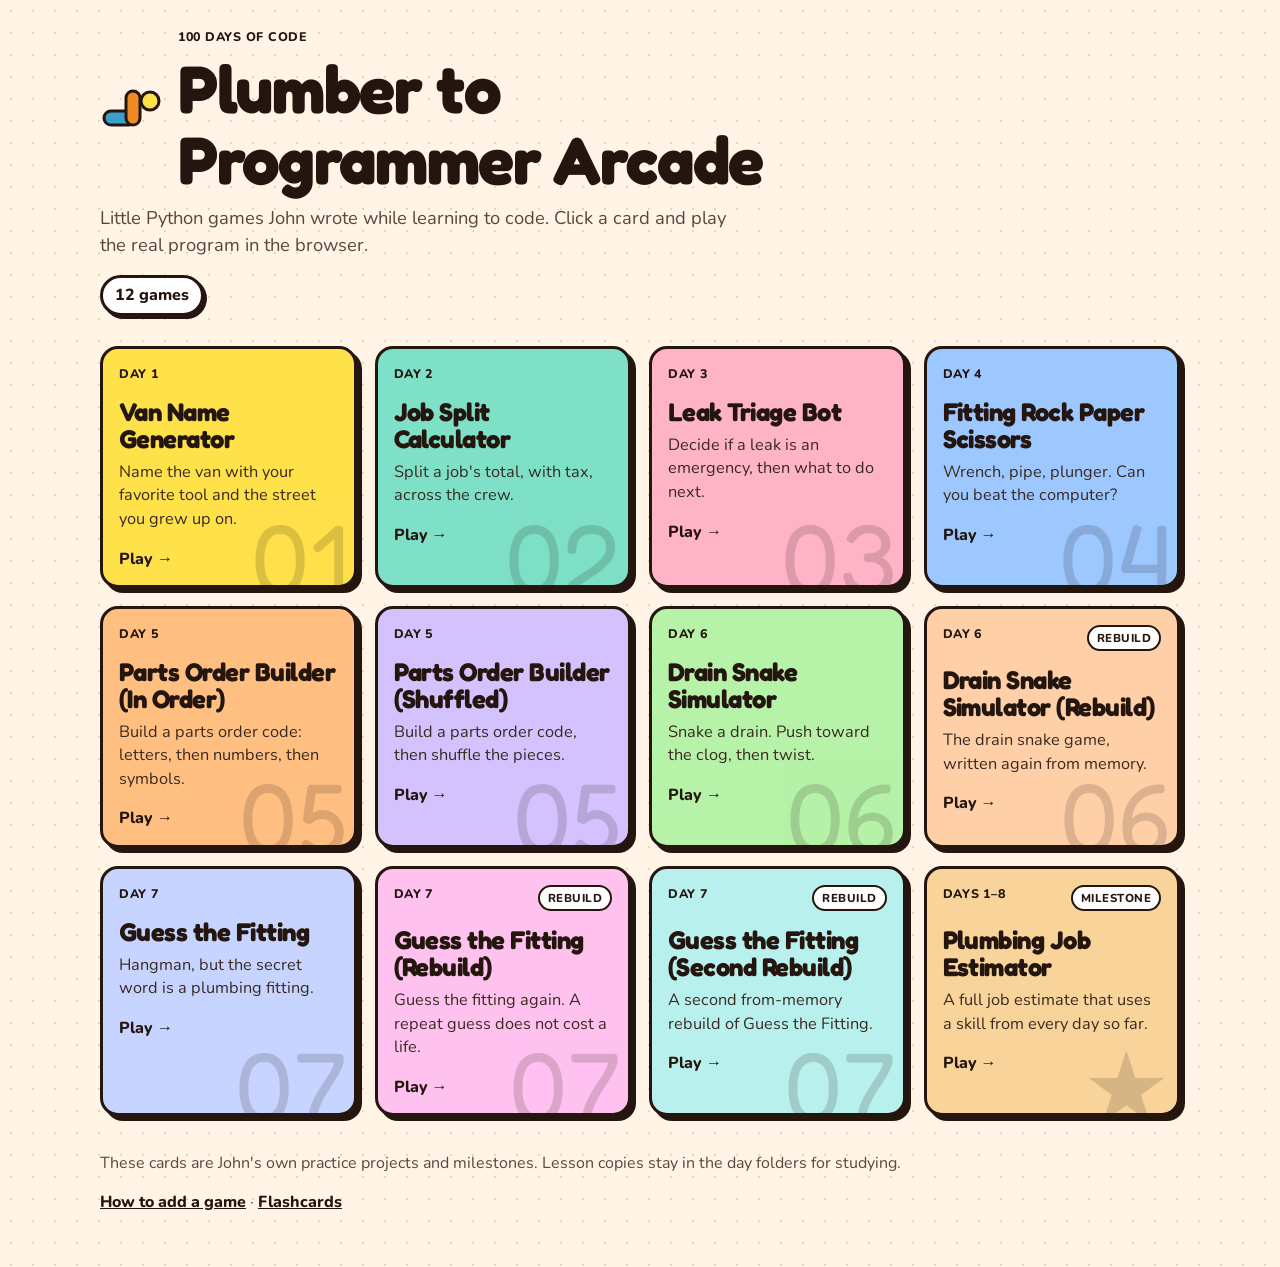
==== docs/index.html @ d129fd66 "Add a browser arcade for John's practice Python games The static site in docs/ lists each practice p" ====
<!DOCTYPE html>
<html lang="en">
<head>
  <meta charset="utf-8">
  <meta name="viewport" content="width=device-width, initial-scale=1">
  <title>Plumber to Programmer Arcade</title>
  <meta name="description" content="Play John's practice Python programs from 100 Days of Code, right in the browser.">
  <link rel="icon" href="favicon.svg" type="image/svg+xml">
  <link rel="preconnect" href="https://fonts.googleapis.com">
  <link rel="preconnect" href="https://fonts.gstatic.com" crossorigin>
  <link href="https://fonts.googleapis.com/css2?family=Fredoka:wght@600;700&family=IBM+Plex+Mono:wght@400;600&family=Nunito:wght@500;700;800&display=swap" rel="stylesheet">
  <link rel="stylesheet" href="styles.css">
</head>
<body>
  <a class="skip" href="#grid">Skip to the games</a>
  <header class="site-header">
    <div class="wrap brand-row">
      <svg class="logo" viewBox="0 0 64 64" aria-hidden="true">
        <rect x="4" y="26" width="32" height="14" rx="7" fill="#3aa0c9" stroke="#24160f" stroke-width="3"/>
        <rect x="26" y="6" width="14" height="34" rx="7" fill="#f08a24" stroke="#24160f" stroke-width="3"/>
        <circle cx="50" cy="16" r="9" fill="#ffe14a" stroke="#24160f" stroke-width="3"/>
      </svg>
      <div>
        <p class="daychip">100 Days of Code</p>
        <h1>Plumber to Programmer Arcade</h1>
      </div>
    </div>
    <div class="wrap">
      <p class="lede">Little Python games John wrote while learning to code. Click a card and play the real program in the browser.</p>
      <p class="count" id="count">Lining up the games…</p>
    </div>
  </header>
  <main class="wrap">
    <p class="page-error" id="page-error" hidden></p>
    <div class="grid" id="grid"></div>
  </main>
  <footer class="site-footer">
    <div class="wrap">
      <p>These cards are John's own practice projects and milestones. Lesson copies stay in the day folders for studying.</p>
      <p><a href="ADDING_A_GAME.md">How to add a game</a> · <a href="../flashcards/index.html">Flashcards</a></p>
    </div>
  </footer>
  <script src="home.js"></script>
  <noscript>This arcade needs JavaScript so it can load the game list.</noscript>
</body>
</html>
---- docs/styles.css ----
:root {
  --ink: #24160f;
  --paper: #fff4e6;
  --muted: #5c463c;
  --card-line: #24160f;
  --shadow: 5px 5px 0 var(--ink);
  --term: #1c2430;
  --term-text: #e7ffe9;
  --gold: #ffe14a;
  --font: "Nunito", "Segoe UI", sans-serif;
  --display: "Fredoka", "Trebuchet MS", sans-serif;
  --mono: "IBM Plex Mono", ui-monospace, monospace;
}

* { box-sizing: border-box; }

[hidden] { display: none !important; }

body {
  margin: 0;
  min-height: 100vh;
  color: var(--ink);
  font-family: var(--font);
  background-color: var(--paper);
  background-image: radial-gradient(#f3d2ae 1.2px, transparent 1.2px);
  background-size: 22px 22px;
  line-height: 1.45;
}

.skip {
  position: absolute;
  left: 12px;
  top: -40px;
  background: var(--ink);
  color: white;
  padding: 8px 12px;
  border-radius: 8px;
  z-index: 5;
}

.skip:focus { top: 12px; }

.wrap {
  width: min(1080px, calc(100% - 32px));
  margin: 0 auto;
}

.site-header {
  padding: 28px 0 8px;
}

.brand-row {
  display: flex;
  align-items: center;
  gap: 14px;
}

.logo { width: 64px; height: 64px; flex: none; }

h1, h2, .brand-name {
  font-family: var(--display);
  font-weight: 700;
  letter-spacing: -0.02em;
  line-height: 1.05;
}

h1 {
  margin: 8px 0 10px;
  font-size: clamp(2.3rem, 6vw, 4.2rem);
  max-width: 18ch;
}

.lede {
  margin: 0;
  max-width: 40rem;
  font-size: 1.15rem;
  color: var(--muted);
}

.count {
  display: inline-block;
  margin: 16px 0 0;
  padding: 6px 12px;
  border: 3px solid var(--ink);
  border-radius: 999px;
  background: white;
  font-weight: 800;
  box-shadow: 3px 3px 0 var(--ink);
}

.grid {
  display: grid;
  grid-template-columns: repeat(auto-fill, minmax(min(100%, 250px), 1fr));
  gap: 18px;
  padding: 22px 0 10px;
}

.card {
  position: relative;
  display: flex;
  flex-direction: column;
  min-height: 230px;
  padding: 16px 16px 14px;
  overflow: hidden;
  text-decoration: none;
  color: inherit;
  border: 3px solid var(--card-line);
  border-radius: 18px;
  box-shadow: var(--shadow);
  background: var(--gold);
}

.card:hover {
  transform: translate(-2px, -2px);
  box-shadow: 7px 7px 0 var(--ink);
}

.card:active {
  transform: translate(3px, 3px);
  box-shadow: none;
}

.card:focus-visible {
  outline: 3px solid var(--ink);
  outline-offset: 4px;
}

.card-top {
  display: flex;
  justify-content: space-between;
  align-items: flex-start;
  gap: 8px;
}

.daychip {
  margin: 0;
  font-size: 0.78rem;
  font-weight: 800;
  letter-spacing: 0.06em;
  text-transform: uppercase;
}

.badge {
  margin: 0;
  padding: 3px 8px;
  border: 2px solid var(--ink);
  border-radius: 999px;
  background: white;
  font-size: 0.72rem;
  font-weight: 800;
  letter-spacing: 0.04em;
  text-transform: uppercase;
}

.card h2 {
  margin: 16px 0 8px;
  font-size: clamp(1.45rem, 2vw, 1.8rem);
  max-width: 16ch;
}

.card p { margin: 0; }

.card .desc {
  color: #3a2a22;
  font-size: 1.02rem;
}

.play-label {
  margin-top: auto;
  padding-top: 16px;
  font-weight: 800;
}

.watermark {
  position: absolute;
  right: 6px;
  bottom: -22px;
  margin: 0;
  font-family: var(--display);
  font-size: 6.2rem;
  line-height: 1;
  opacity: 0.16;
  pointer-events: none;
}

.page-status, .page-error {
  margin: 18px 0;
  font-weight: 700;
}

.page-error {
  padding: 12px 14px;
  border: 3px solid var(--ink);
  border-radius: 12px;
  background: #ffb3c7;
}

.site-footer {
  padding: 10px 0 36px;
  color: var(--muted);
}

.site-footer a { color: var(--ink); font-weight: 800; }

.top {
  position: sticky;
  top: 0;
  z-index: 3;
  padding: 12px 0;
  background: rgba(255, 244, 230, 0.92);
  backdrop-filter: blur(8px);
}

.top .wrap {
  display: flex;
  justify-content: space-between;
  align-items: center;
  gap: 12px;
}

.back, .brand-name {
  color: var(--ink);
  font-weight: 800;
  text-decoration: none;
}

.back {
  display: inline-flex;
  align-items: center;
  padding: 8px 12px;
  border: 3px solid var(--ink);
  border-radius: 999px;
  background: white;
  box-shadow: 3px 3px 0 var(--ink);
}

.brand-name { font-family: var(--display); }

.stage { padding-bottom: 48px; }

.kicker {
  margin: 12px 0 0;
  font-size: 0.85rem;
  font-weight: 800;
  letter-spacing: 0.06em;
  text-transform: uppercase;
}

.stage h1 {
  margin: 6px 0 8px;
  max-width: 20ch;
  font-size: clamp(2rem, 5vw, 3.2rem);
}

.howto, .file-path {
  margin: 6px 0;
  max-width: 40rem;
}

.file-path { color: var(--muted); }

.file-path code {
  font-family: var(--mono);
  font-size: 0.92rem;
}

.terminal {
  margin-top: 16px;
  max-width: 760px;
  border: 3px solid var(--ink);
  border-radius: 16px;
  background: var(--term);
  color: var(--term-text);
  box-shadow: var(--shadow);
  font-family: var(--mono);
}

.term-chrome {
  display: flex;
  align-items: center;
  gap: 6px;
  padding: 8px 12px;
  border-bottom: 2px solid #314056;
  color: #c9d4e5;
  font-size: 0.85rem;
}

.dot {
  width: 11px;
  height: 11px;
  border-radius: 50%;
  border: 2px solid #0e141d;
}

.dot.r { background: #ff6b6b; }
.dot.y { background: var(--gold); }
.dot.g { background: #7dce7a; }

.term-title { margin-left: 6px; }

.term-scroll {
  max-height: min(46vh, 420px);
  min-height: 140px;
  overflow: auto;
  padding: 14px 14px 8px;
}

#term-out, #term-error, #term-done, #term-prompt {
  margin: 0;
  white-space: pre-wrap;
  overflow-wrap: anywhere;
  font-family: inherit;
  font-size: 0.98rem;
}

#term-prompt { color: var(--gold); margin-top: 8px; }
#term-error { color: #ffb4a8; margin-top: 10px; }
#term-done { color: #9ad1ff; margin-top: 10px; }

.composer { border-top: 2px solid #314056; padding: 10px; }

.composer-row { display: flex; gap: 8px; align-items: center; }

.caret { color: var(--gold); font-weight: 700; }

#answer {
  flex: 1;
  min-width: 0;
  padding: 10px 12px;
  border: 2px solid #3d4d63;
  border-radius: 10px;
  background: #121820;
  color: var(--term-text);
  font: inherit;
  font-size: 16px;
}

#answer:focus {
  outline: 2px solid var(--gold);
  border-color: var(--gold);
}

button, .big-link {
  font: inherit;
  font-weight: 800;
  cursor: pointer;
  color: var(--ink);
  background: white;
  border: 3px solid var(--ink);
  border-radius: 999px;
  padding: 10px 16px;
  box-shadow: 3px 3px 0 var(--ink);
  text-decoration: none;
}

button:disabled { cursor: wait; opacity: 0.7; }

#go { background: var(--gold); }

button:active, .big-link:active {
  transform: translate(2px, 2px);
  box-shadow: none;
}

button:focus-visible, .big-link:focus-visible, #answer:focus-visible {
  outline: 3px solid var(--gold);
  outline-offset: 2px;
}

.hint { color: var(--muted); font-size: 0.95rem; }

.actions {
  display: flex;
  flex-wrap: wrap;
  gap: 10px;
  margin-top: 14px;
}

.callout {
  max-width: 760px;
  margin-top: 16px;
  padding: 16px;
  border: 3px solid var(--ink);
  border-radius: 16px;
  background: #fff;
  box-shadow: var(--shadow);
}

.callout p { margin-top: 0; }

.big-link { display: inline-block; background: var(--gold); }

.code-panel {
  max-width: 760px;
  margin-top: 16px;
  border: 3px solid var(--ink);
  border-radius: 16px;
  background: #fffdf8;
  box-shadow: var(--shadow);
  overflow: hidden;
}

.code-bar {
  display: flex;
  justify-content: space-between;
  align-items: center;
  gap: 8px;
  padding: 8px 10px;
  border-bottom: 2px solid var(--ink);
  background: #fff;
}

#code-picker {
  font: inherit;
  font-weight: 700;
  border: 2px solid var(--ink);
  border-radius: 8px;
  padding: 4px 8px;
  background: white;
}

#code {
  margin: 0;
  max-height: 360px;
  overflow: auto;
  padding: 14px;
  font-family: var(--mono);
  font-size: 0.92rem;
  line-height: 1.5;
  white-space: pre;
}

.sr-only {
  position: absolute;
  width: 1px;
  height: 1px;
  padding: 0;
  margin: -1px;
  overflow: hidden;
  clip: rect(0, 0, 0, 0);
  border: 0;
}

@media (max-width: 560px) {
  .composer-row { flex-wrap: wrap; }
  #go { width: 100%; }
  .brand-name { display: none; }
  .logo { width: 52px; height: 52px; }
}

@media (hover: none) {
  .card:hover {
    transform: none;
    box-shadow: var(--shadow);
  }
}

@media (prefers-reduced-motion: reduce) {
  .card, button, .big-link { transition: none; }
}
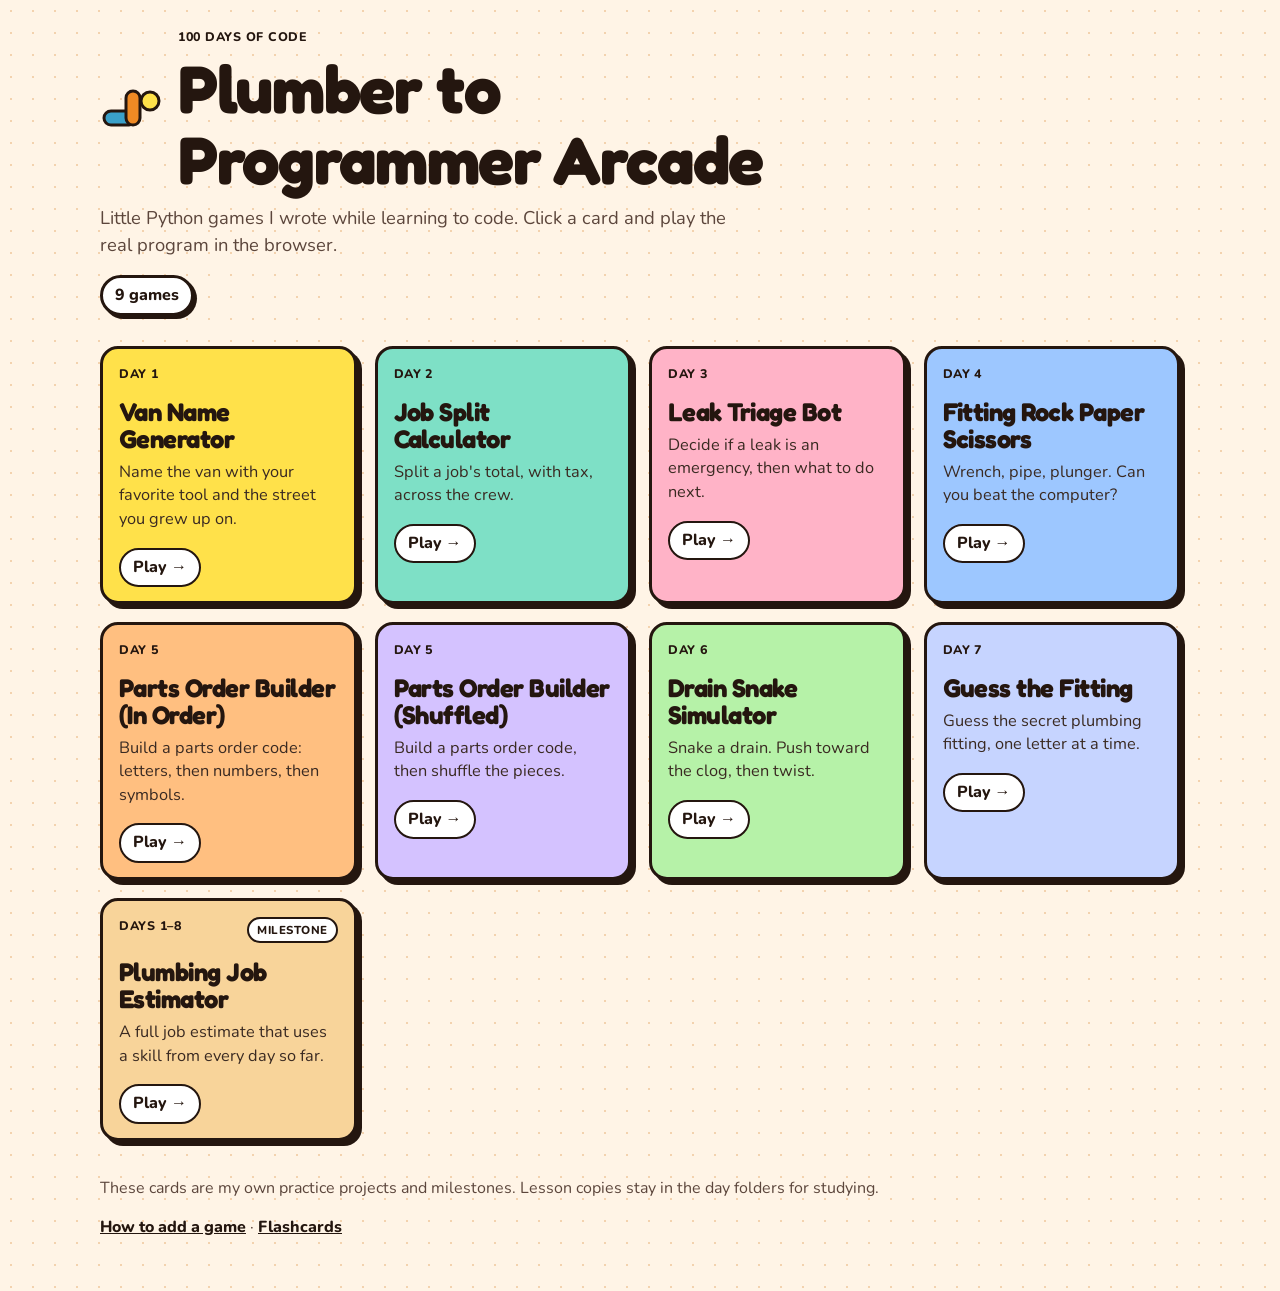
==== commit e38fd5df: "Update index.html" ====
--- a/docs/index.html
+++ b/docs/index.html
@@ -26,7 +26,7 @@
       </div>
     </div>
     <div class="wrap">
-      <p class="lede">Little Python games John wrote while learning to code. Click a card and play the real program in the browser.</p>
+      <p class="lede">Little Python games I wrote while learning to code. Click a card and play the real program in the browser.</p>
       <p class="count" id="count">Lining up the games…</p>
     </div>
   </header>
@@ -36,7 +36,7 @@
   </main>
   <footer class="site-footer">
     <div class="wrap">
-      <p>These cards are John's own practice projects and milestones. Lesson copies stay in the day folders for studying.</p>
+      <p>These cards are my own practice projects and milestones. Lesson copies stay in the day folders for studying.</p>
       <p><a href="ADDING_A_GAME.md">How to add a game</a> · <a href="../flashcards/index.html">Flashcards</a></p>
     </div>
   </footer>
--- a/docs/styles.css
+++ b/docs/styles.css
@@ -161,26 +161,19 @@
 .card p { margin: 0; }
 
 .card .desc {
+  margin-bottom: 16px;
   color: #3a2a22;
   font-size: 1.02rem;
 }
 
 .play-label {
+  align-self: flex-start;
   margin-top: auto;
-  padding-top: 16px;
-  font-weight: 800;
-}
-
-.watermark {
-  position: absolute;
-  right: 6px;
-  bottom: -22px;
-  margin: 0;
-  font-family: var(--display);
-  font-size: 6.2rem;
-  line-height: 1;
-  opacity: 0.16;
-  pointer-events: none;
+  padding: 6px 12px;
+  border: 2px solid var(--ink);
+  border-radius: 999px;
+  background: #fff;
+  font-weight: 800;
 }
 
 .page-status, .page-error {
@@ -427,7 +420,8 @@
   font-family: var(--mono);
   font-size: 0.92rem;
   line-height: 1.5;
-  white-space: pre;
+  white-space: pre-wrap;
+  overflow-wrap: anywhere;
 }
 
 .sr-only {
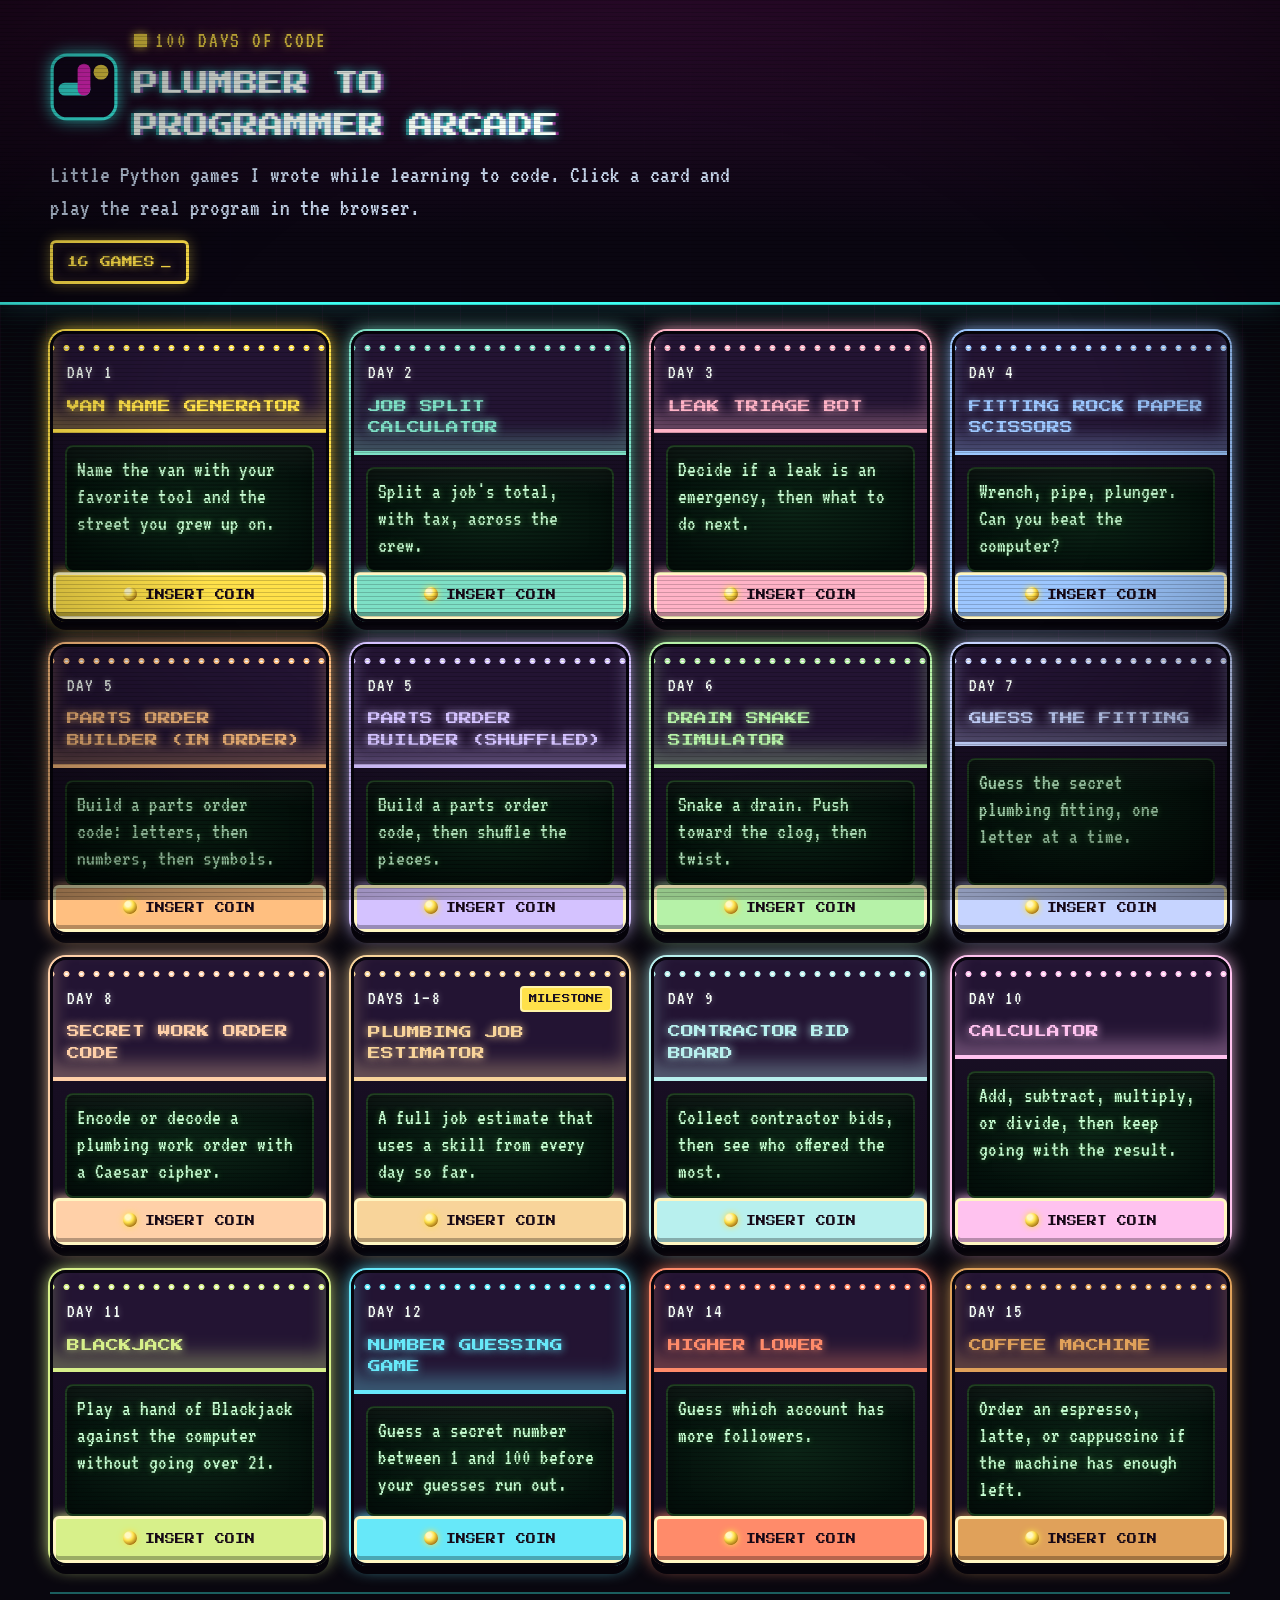
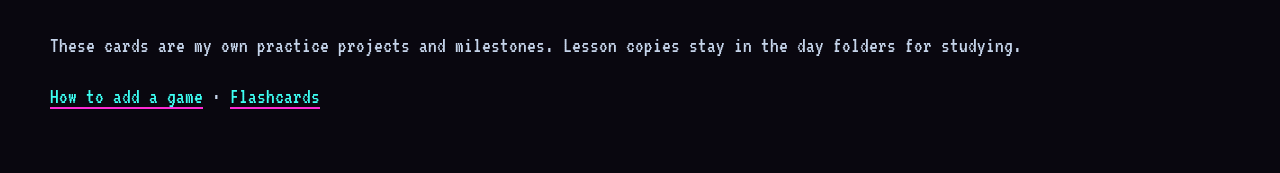
==== commit b6a17c87: "Restyle the arcade with neon cabinets Switch the docs site to a dark CRT look: Press Start 2P titles" ====
--- a/docs/index.html
+++ b/docs/index.html
@@ -5,23 +5,26 @@
   <meta name="viewport" content="width=device-width, initial-scale=1">
   <title>Plumber to Programmer Arcade</title>
   <meta name="description" content="Play John's practice Python programs from 100 Days of Code, right in the browser.">
+  <meta name="theme-color" content="#09070f">
   <link rel="icon" href="favicon.svg" type="image/svg+xml">
   <link rel="preconnect" href="https://fonts.googleapis.com">
   <link rel="preconnect" href="https://fonts.gstatic.com" crossorigin>
-  <link href="https://fonts.googleapis.com/css2?family=Fredoka:wght@600;700&family=IBM+Plex+Mono:wght@400;600&family=Nunito:wght@500;700;800&display=swap" rel="stylesheet">
+  <link href="https://fonts.googleapis.com/css2?family=Press+Start+2P&family=VT323&display=swap" rel="stylesheet">
   <link rel="stylesheet" href="styles.css">
 </head>
 <body>
+  <div class="crt-overlay" aria-hidden="true"></div>
   <a class="skip" href="#grid">Skip to the games</a>
   <header class="site-header">
     <div class="wrap brand-row">
       <svg class="logo" viewBox="0 0 64 64" aria-hidden="true">
-        <rect x="4" y="26" width="32" height="14" rx="7" fill="#3aa0c9" stroke="#24160f" stroke-width="3"/>
-        <rect x="26" y="6" width="14" height="34" rx="7" fill="#f08a24" stroke="#24160f" stroke-width="3"/>
-        <circle cx="50" cy="16" r="9" fill="#ffe14a" stroke="#24160f" stroke-width="3"/>
+        <rect x="2" y="2" width="60" height="60" rx="14" fill="#14081f" stroke="#3dfff3" stroke-width="3"/>
+        <rect x="8" y="28" width="30" height="12" rx="6" fill="#3dfff3"/>
+        <rect x="26" y="10" width="12" height="30" rx="6" fill="#ff2bd6"/>
+        <circle cx="48" cy="18" r="7" fill="#ffe14a"/>
       </svg>
       <div>
-        <p class="daychip">100 Days of Code</p>
+        <p class="daychip"><span class="blink" aria-hidden="true"></span>100 Days of Code</p>
         <h1>Plumber to Programmer Arcade</h1>
       </div>
     </div>
--- a/docs/styles.css
+++ b/docs/styles.css
@@ -1,206 +1,450 @@
 :root {
-  --ink: #24160f;
-  --paper: #fff4e6;
-  --muted: #5c463c;
-  --card-line: #24160f;
-  --shadow: 5px 5px 0 var(--ink);
-  --term: #1c2430;
-  --term-text: #e7ffe9;
-  --gold: #ffe14a;
-  --font: "Nunito", "Segoe UI", sans-serif;
-  --display: "Fredoka", "Trebuchet MS", sans-serif;
-  --mono: "IBM Plex Mono", ui-monospace, monospace;
+  --bg: #09070f;
+  --ink: #f4fff6;
+  --muted: #c5d4ea;
+  --cabinet: #140c1e;
+  --cabinet-top: #231433;
+  --screen: #04110c;
+  --neon-cyan: #3dfff3;
+  --neon-pink: #ff2bd6;
+  --neon-yellow: #ffe14a;
+  --neon-green: #7dff6b;
+  --font: "VT323", "Courier New", monospace;
+  --display: "Press Start 2P", "Courier New", monospace;
+  --mono: "VT323", ui-monospace, monospace;
+  --accent: var(--neon-cyan);
 }
 
 * { box-sizing: border-box; }
 
 [hidden] { display: none !important; }
+
+html { color-scheme: dark; }
 
 body {
   margin: 0;
   min-height: 100vh;
   color: var(--ink);
   font-family: var(--font);
-  background-color: var(--paper);
-  background-image: radial-gradient(#f3d2ae 1.2px, transparent 1.2px);
-  background-size: 22px 22px;
-  line-height: 1.45;
+  font-size: 1.3rem;
+  line-height: 1.35;
+  background-color: var(--bg);
+  background-image:
+    radial-gradient(ellipse 90% 45% at 50% -8%, rgba(255, 43, 214, 0.2), transparent 58%),
+    radial-gradient(ellipse 42% 32% at 100% 0%, rgba(61, 255, 243, 0.14), transparent 52%),
+    linear-gradient(rgba(61, 255, 243, 0.045) 1px, transparent 1px),
+    linear-gradient(90deg, rgba(255, 43, 214, 0.04) 1px, transparent 1px);
+  background-size: auto, auto, 100% 4px, 46px 46px;
+  background-attachment: fixed;
+}
+
+.crt-overlay {
+  pointer-events: none;
+  position: fixed;
+  inset: 0;
+  z-index: 40;
+  background:
+    radial-gradient(ellipse at center, transparent 52%, rgba(0, 0, 0, 0.5) 100%),
+    repeating-linear-gradient(
+      to bottom,
+      rgba(0, 0, 0, 0.18) 0 1px,
+      transparent 1px 4px
+    );
+  animation: crt-flicker 8s infinite;
+}
+
+@keyframes crt-flicker {
+  0%, 92%, 100% { opacity: 1; }
+  93% { opacity: 0.78; }
+  95% { opacity: 1; }
+  97% { opacity: 0.9; }
+}
+
+::selection {
+  background: var(--neon-pink);
+  color: #fff;
 }
 
 .skip {
   position: absolute;
   left: 12px;
-  top: -40px;
-  background: var(--ink);
-  color: white;
-  padding: 8px 12px;
-  border-radius: 8px;
-  z-index: 5;
+  top: -48px;
+  z-index: 80;
+  padding: 10px 12px;
+  border-radius: 6px;
+  background: var(--neon-yellow);
+  color: #160816;
+  font-family: var(--display);
+  font-size: 0.62rem;
+  text-decoration: none;
 }
 
 .skip:focus { top: 12px; }
 
 .wrap {
-  width: min(1080px, calc(100% - 32px));
+  width: min(1180px, calc(100% - 32px));
   margin: 0 auto;
 }
 
 .site-header {
-  padding: 28px 0 8px;
+  padding: 26px 0 18px;
+  background:
+    linear-gradient(180deg, rgba(255, 43, 214, 0.14), transparent 78%),
+    rgba(10, 6, 18, 0.92);
+  border-bottom: 3px solid var(--neon-cyan);
+  box-shadow: 0 0 28px rgba(61, 255, 243, 0.18);
 }
 
 .brand-row {
   display: flex;
   align-items: center;
-  gap: 14px;
-}
-
-.logo { width: 64px; height: 64px; flex: none; }
+  gap: 16px;
+}
+
+.logo {
+  width: 68px;
+  height: 68px;
+  flex: none;
+  filter: drop-shadow(0 0 8px rgba(61, 255, 243, 0.85));
+}
 
 h1, h2, .brand-name {
   font-family: var(--display);
-  font-weight: 700;
-  letter-spacing: -0.02em;
-  line-height: 1.05;
+  font-weight: 400;
+  letter-spacing: 0;
+  line-height: 1.7;
+  text-transform: uppercase;
 }
 
 h1 {
-  margin: 8px 0 10px;
-  font-size: clamp(2.3rem, 6vw, 4.2rem);
-  max-width: 18ch;
+  margin: 8px 0 0;
+  max-width: 18em;
+  font-size: clamp(1rem, 2.3vw, 1.55rem);
+  color: #f7fff8;
+  text-shadow:
+    0 0 10px rgba(61, 255, 243, 0.85),
+    3px 0 0 rgba(255, 43, 214, 0.55),
+    -3px 0 0 rgba(61, 255, 243, 0.4);
+  animation: neon-pulse 3.6s ease-in-out infinite;
+}
+
+@keyframes neon-pulse {
+  0%, 100% {
+    text-shadow:
+      0 0 8px rgba(61, 255, 243, 0.7),
+      2px 0 0 rgba(255, 43, 214, 0.45),
+      -2px 0 0 rgba(61, 255, 243, 0.35);
+  }
+  50% {
+    text-shadow:
+      0 0 18px rgba(61, 255, 243, 1),
+      3px 0 0 rgba(255, 43, 214, 0.75),
+      -3px 0 0 rgba(61, 255, 243, 0.6);
+  }
+}
+
+.daychip {
+  margin: 0;
+  font-family: var(--font);
+  font-size: 1.35rem;
+  letter-spacing: 0.08em;
+  text-transform: uppercase;
+}
+
+.site-header .daychip {
+  display: flex;
+  align-items: center;
+  gap: 8px;
+  color: var(--neon-yellow);
+  text-shadow: 0 0 8px rgba(255, 225, 74, 0.75);
+}
+
+.blink {
+  width: 0.62em;
+  height: 0.62em;
+  flex: none;
+  background: var(--neon-yellow);
+  box-shadow: 0 0 8px var(--neon-yellow);
+  animation: blink 1.05s steps(1) infinite;
+}
+
+@keyframes blink {
+  0%, 49% { opacity: 1; }
+  50%, 100% { opacity: 0.15; }
 }
 
 .lede {
-  margin: 0;
-  max-width: 40rem;
-  font-size: 1.15rem;
+  margin: 12px 0 0;
+  max-width: 44rem;
+  font-size: 1.5rem;
   color: var(--muted);
 }
 
 .count {
   display: inline-block;
   margin: 16px 0 0;
-  padding: 6px 12px;
-  border: 3px solid var(--ink);
-  border-radius: 999px;
-  background: white;
-  font-weight: 800;
-  box-shadow: 3px 3px 0 var(--ink);
+  padding: 10px 14px;
+  border: 3px solid var(--neon-yellow);
+  border-radius: 6px;
+  background: #100818;
+  color: var(--neon-yellow);
+  font-family: var(--display);
+  font-size: 0.68rem;
+  line-height: 1.6;
+  text-transform: uppercase;
+  text-shadow: 0 0 8px rgba(255, 225, 74, 0.8);
+  box-shadow: 0 0 14px rgba(255, 225, 74, 0.4), inset 0 0 12px rgba(255, 225, 74, 0.12);
+}
+
+.count::after {
+  content: "_";
+  margin-left: 6px;
+  animation: blink 1s steps(1) infinite;
 }
 
 .grid {
   display: grid;
   grid-template-columns: repeat(auto-fill, minmax(min(100%, 250px), 1fr));
-  gap: 18px;
-  padding: 22px 0 10px;
+  gap: 22px;
+  padding: 26px 0 18px;
 }
 
 .card {
+  --accent: var(--neon-cyan);
   position: relative;
   display: flex;
   flex-direction: column;
-  min-height: 230px;
-  padding: 16px 16px 14px;
+  min-height: 280px;
   overflow: hidden;
   text-decoration: none;
-  color: inherit;
-  border: 3px solid var(--card-line);
-  border-radius: 18px;
+  color: var(--ink);
+  border: 3px solid #07050d;
+  border-radius: 16px;
+  background: linear-gradient(#1a1026, var(--cabinet));
+  --shadow: 0 8px 0 #05030a, 0 0 0 2px var(--accent), 0 0 18px var(--accent);
   box-shadow: var(--shadow);
-  background: var(--gold);
+  transition: transform 0.16s ease, box-shadow 0.16s ease;
 }
 
 .card:hover {
-  transform: translate(-2px, -2px);
-  box-shadow: 7px 7px 0 var(--ink);
+  transform: translateY(-8px);
+  box-shadow:
+    0 16px 0 #05030a,
+    0 0 0 2px #fff,
+    0 0 28px var(--accent);
 }
 
 .card:active {
-  transform: translate(3px, 3px);
-  box-shadow: none;
+  transform: translateY(3px);
+  box-shadow:
+    0 3px 0 #05030a,
+    0 0 0 2px var(--accent),
+    0 0 12px var(--accent);
 }
 
 .card:focus-visible {
-  outline: 3px solid var(--ink);
+  outline: 3px solid #fff;
   outline-offset: 4px;
+}
+
+.marquee {
+  padding: 26px 14px 12px;
+  background-color: var(--cabinet-top);
+  background-image: radial-gradient(circle, #fff 0 1px, var(--accent) 1.6px 2.6px, transparent 3.4px);
+  background-size: 15px 16px;
+  background-repeat: repeat-x;
+  background-position: 6px 6px;
+  border-bottom: 4px solid var(--accent);
+  box-shadow: inset 0 -14px 18px color-mix(in srgb, var(--accent) 32%, transparent);
+}
+
+.card:hover .marquee {
+  animation: chase 0.45s linear infinite;
+}
+
+@keyframes chase {
+  from { background-position: 6px 6px; }
+  to { background-position: 21px 6px; }
 }
 
 .card-top {
   display: flex;
   justify-content: space-between;
-  align-items: flex-start;
+  align-items: center;
   gap: 8px;
-}
-
-.daychip {
-  margin: 0;
-  font-size: 0.78rem;
-  font-weight: 800;
+  flex-wrap: wrap;
+}
+
+.card .daychip {
+  color: #f7fff8;
+  font-size: 1.2rem;
   letter-spacing: 0.06em;
-  text-transform: uppercase;
+  text-shadow: 0 0 6px rgba(255, 255, 255, 0.35);
 }
 
 .badge {
   margin: 0;
-  padding: 3px 8px;
-  border: 2px solid var(--ink);
-  border-radius: 999px;
-  background: white;
-  font-size: 0.72rem;
-  font-weight: 800;
-  letter-spacing: 0.04em;
+  padding: 5px 7px;
+  border: 2px solid #fff3a8;
+  border-radius: 4px;
+  background: var(--neon-yellow);
+  color: #1a1020;
+  font-family: var(--display);
+  font-size: 0.52rem;
+  line-height: 1.45;
+  letter-spacing: 0.03em;
   text-transform: uppercase;
 }
 
 .card h2 {
-  margin: 16px 0 8px;
-  font-size: clamp(1.45rem, 2vw, 1.8rem);
-  max-width: 16ch;
+  margin: 10px 0 0;
+  font-size: clamp(0.68rem, 1.4vw, 0.8rem);
+  line-height: 1.7;
+  overflow-wrap: break-word;
+  color: var(--accent);
+  text-shadow: 0 0 8px var(--accent);
 }
 
 .card p { margin: 0; }
 
+.screen {
+  position: relative;
+  flex: 1;
+  margin: 12px 12px 0;
+  padding: 12px;
+  overflow: hidden;
+  border-radius: 8px;
+  background:
+    linear-gradient(180deg, rgba(255, 255, 255, 0.06), transparent 26%),
+    radial-gradient(ellipse at center, #0b2416 0%, var(--screen) 78%);
+  box-shadow: inset 0 0 0 2px rgba(125, 255, 107, 0.18), inset 0 0 22px rgba(0, 0, 0, 0.45);
+}
+
+.screen::after {
+  content: "";
+  position: absolute;
+  inset: 0;
+  z-index: 2;
+  pointer-events: none;
+  border-radius: inherit;
+  background: repeating-linear-gradient(
+    to bottom,
+    rgba(0, 0, 0, 0.24) 0 1px,
+    transparent 1px 4px
+  );
+}
+
+.card:hover .screen {
+  box-shadow:
+    inset 0 0 0 2px var(--accent),
+    inset 0 0 24px color-mix(in srgb, var(--accent) 28%, transparent);
+}
+
 .card .desc {
-  margin-bottom: 16px;
-  color: #3a2a22;
-  font-size: 1.02rem;
+  position: relative;
+  z-index: 1;
+  color: #c8ffd4;
+  font-size: 1.35rem;
+  line-height: 1.25;
+  text-shadow: 0 0 6px rgba(125, 255, 107, 0.4);
 }
 
 .play-label {
-  align-self: flex-start;
-  margin-top: auto;
-  padding: 6px 12px;
-  border: 2px solid var(--ink);
-  border-radius: 999px;
+  align-self: stretch;
+  margin: 12px;
+  padding: 12px 10px;
+  border: 3px solid #fff6c2;
+  border-radius: 6px;
+  background: var(--accent);
+  color: #160816;
+  font-family: var(--display);
+  font-size: 0.62rem;
+  line-height: 1.55;
+  text-align: center;
+  text-transform: uppercase;
+  box-shadow: 0 0 12px var(--accent), inset 0 -4px 0 rgba(0, 0, 0, 0.28);
+  animation: glow-pulse 2.4s ease-in-out infinite;
+}
+
+.play-label::before {
+  content: "";
+  display: inline-block;
+  width: 14px;
+  height: 14px;
+  margin-right: 8px;
+  border-radius: 50%;
+  vertical-align: -0.08em;
+  background: radial-gradient(circle at 35% 30%, #fff8c4 0 18%, #ffe14a 40%, #a97816 74%, #ffe14a 82%, #6e5410 100%);
+  box-shadow: 0 0 6px #ffe14a;
+}
+
+.card:hover .play-label {
+  animation: none;
   background: #fff;
-  font-weight: 800;
+  color: #160816;
+  box-shadow: 0 0 20px #fff, 0 0 12px var(--accent);
+}
+
+.card:hover .play-label::before {
+  animation: coin-flip 0.55s linear infinite;
+}
+
+.play-label.is-manual::before { content: none; }
+
+@keyframes glow-pulse {
+  0%, 100% { box-shadow: 0 0 8px var(--accent), inset 0 -4px 0 rgba(0, 0, 0, 0.28); }
+  50% { box-shadow: 0 0 18px var(--accent), 0 0 4px #fff, inset 0 -4px 0 rgba(0, 0, 0, 0.28); }
+}
+
+@keyframes coin-flip {
+  to { transform: rotateY(360deg); }
 }
 
 .page-status, .page-error {
   margin: 18px 0;
-  font-weight: 700;
+  font-weight: 400;
 }
 
 .page-error {
-  padding: 12px 14px;
-  border: 3px solid var(--ink);
-  border-radius: 12px;
-  background: #ffb3c7;
+  padding: 14px 16px;
+  border: 3px solid var(--neon-pink);
+  border-radius: 8px;
+  background: #2a0618;
+  color: #ffd0ea;
+  box-shadow: 0 0 16px rgba(255, 43, 214, 0.4);
 }
 
 .site-footer {
-  padding: 10px 0 36px;
+  padding: 8px 0 40px;
   color: var(--muted);
-}
-
-.site-footer a { color: var(--ink); font-weight: 800; }
+  font-size: 1.35rem;
+}
+
+.site-footer .wrap {
+  padding-top: 16px;
+  border-top: 2px solid rgba(61, 255, 243, 0.35);
+}
+
+.site-footer a {
+  color: var(--neon-cyan);
+  font-weight: 400;
+  text-decoration: none;
+  border-bottom: 2px solid var(--neon-pink);
+}
+
+.site-footer a:hover {
+  color: var(--neon-yellow);
+  text-shadow: 0 0 8px rgba(255, 225, 74, 0.8);
+}
 
 .top {
   position: sticky;
   top: 0;
   z-index: 3;
   padding: 12px 0;
-  background: rgba(255, 244, 230, 0.92);
+  background: rgba(9, 7, 15, 0.9);
+  border-bottom: 2px solid rgba(61, 255, 243, 0.5);
+  box-shadow: 0 0 16px rgba(61, 255, 243, 0.18);
   backdrop-filter: blur(8px);
 }
 
@@ -212,60 +456,121 @@
 }
 
 .back, .brand-name {
-  color: var(--ink);
-  font-weight: 800;
+  color: var(--neon-cyan);
+  font-weight: 400;
   text-decoration: none;
 }
 
 .back {
   display: inline-flex;
   align-items: center;
-  padding: 8px 12px;
-  border: 3px solid var(--ink);
-  border-radius: 999px;
-  background: white;
-  box-shadow: 3px 3px 0 var(--ink);
-}
-
-.brand-name { font-family: var(--display); }
-
-.stage { padding-bottom: 48px; }
+  padding: 10px 12px;
+  border: 3px solid var(--neon-cyan);
+  border-radius: 6px;
+  background: #100818;
+  color: var(--neon-cyan);
+  font-family: var(--display);
+  font-size: 0.6rem;
+  line-height: 1.5;
+  text-transform: uppercase;
+  box-shadow: 0 0 12px rgba(61, 255, 243, 0.35);
+}
+
+.back:hover {
+  transform: translateY(-2px);
+  color: #160816;
+  background: var(--neon-cyan);
+  box-shadow: 0 0 18px var(--neon-cyan);
+}
+
+.brand-name {
+  font-size: 0.62rem;
+  color: var(--neon-pink);
+  text-align: right;
+  text-shadow: 0 0 8px rgba(255, 43, 214, 0.75);
+}
+
+.stage { padding-bottom: 56px; }
 
 .kicker {
-  margin: 12px 0 0;
-  font-size: 0.85rem;
-  font-weight: 800;
-  letter-spacing: 0.06em;
+  margin: 16px 0 0;
+  color: var(--neon-pink);
+  font-size: 1.3rem;
+  letter-spacing: 0.08em;
   text-transform: uppercase;
+  text-shadow: 0 0 8px rgba(255, 43, 214, 0.55);
 }
 
 .stage h1 {
-  margin: 6px 0 8px;
-  max-width: 20ch;
-  font-size: clamp(2rem, 5vw, 3.2rem);
+  margin: 8px 0 8px;
+  max-width: 20em;
+  font-size: clamp(0.95rem, 2.4vw, 1.45rem);
 }
 
 .howto, .file-path {
   margin: 6px 0;
-  max-width: 40rem;
+  max-width: 44rem;
+  font-size: 1.4rem;
 }
 
 .file-path { color: var(--muted); }
 
 .file-path code {
+  color: var(--neon-yellow);
   font-family: var(--mono);
-  font-size: 0.92rem;
+  font-size: 1.25rem;
+  text-shadow: 0 0 6px rgba(255, 225, 74, 0.45);
+}
+
+@media (max-width: 560px) {
+  .file-path code {
+    display: block;
+    overflow-wrap: anywhere;
+  }
 }
 
 .terminal {
-  margin-top: 16px;
-  max-width: 760px;
-  border: 3px solid var(--ink);
-  border-radius: 16px;
-  background: var(--term);
-  color: var(--term-text);
-  box-shadow: var(--shadow);
+  position: relative;
+  margin-top: 18px;
+  margin-bottom: 18px;
+  max-width: 860px;
+  border: 12px solid #221533;
+  border-radius: 22px;
+  background: #06140c;
+  color: var(--neon-green);
+  box-shadow:
+    0 0 0 3px var(--neon-cyan),
+    0 0 28px rgba(61, 255, 243, 0.42),
+    inset 0 0 0 2px #3a2a4e;
   font-family: var(--mono);
+}
+
+.terminal::before {
+  content: "";
+  position: absolute;
+  left: 50%;
+  bottom: -30px;
+  z-index: -1;
+  width: 132px;
+  height: 18px;
+  transform: translateX(-50%);
+  border-radius: 0 0 8px 8px;
+  background: #221533;
+  box-shadow: 0 0 0 3px var(--neon-cyan);
+}
+
+.terminal::after {
+  content: "";
+  position: absolute;
+  inset: 0;
+  z-index: 2;
+  pointer-events: none;
+  border-radius: inherit;
+  background: repeating-linear-gradient(
+    to bottom,
+    rgba(0, 0, 0, 0.16) 0 2px,
+    transparent 2px 4px
+  );
 }
 
 .term-chrome {
@@ -273,29 +578,34 @@
   align-items: center;
   gap: 6px;
   padding: 8px 12px;
-  border-bottom: 2px solid #314056;
-  color: #c9d4e5;
-  font-size: 0.85rem;
+  border-bottom: 2px solid rgba(125, 255, 107, 0.28);
+  background: #160c22;
+  color: #d5e7ff;
+  font-family: var(--font);
+  font-size: 1.25rem;
 }
 
 .dot {
   width: 11px;
   height: 11px;
+  border: 0;
   border-radius: 50%;
-  border: 2px solid #0e141d;
-}
-
-.dot.r { background: #ff6b6b; }
-.dot.y { background: var(--gold); }
-.dot.g { background: #7dce7a; }
+}
+
+.dot.r { background: #ff2b4a; box-shadow: 0 0 8px #ff2b4a; }
+.dot.y { background: var(--neon-yellow); box-shadow: 0 0 8px var(--neon-yellow); }
+.dot.g { background: var(--neon-green); box-shadow: 0 0 8px var(--neon-green); }
 
 .term-title { margin-left: 6px; }
 
 .term-scroll {
-  max-height: min(46vh, 420px);
-  min-height: 140px;
+  max-height: min(50vh, 460px);
+  min-height: 150px;
   overflow: auto;
   padding: 14px 14px 8px;
+  background: radial-gradient(ellipse at center, #0c2818 0%, #031108 78%);
+  box-shadow: inset 0 0 36px rgba(0, 0, 0, 0.4);
+  scrollbar-color: var(--neon-cyan) #041208;
 }
 
 #term-out, #term-error, #term-done, #term-prompt {
@@ -303,64 +613,137 @@
   white-space: pre-wrap;
   overflow-wrap: anywhere;
   font-family: inherit;
-  font-size: 0.98rem;
-}
-
-#term-prompt { color: var(--gold); margin-top: 8px; }
-#term-error { color: #ffb4a8; margin-top: 10px; }
+  font-size: 1.25rem;
+}
+
+/* The calculator, blackjack, and number guessing logos are one wide picture. Keep each row intact and let the terminal scroll. */
+body[data-project="calculator"] .terminal,
+body[data-project="calculator"] .code-panel,
+body[data-project="blackjack"] .terminal,
+body[data-project="blackjack"] .code-panel,
+body[data-project="number-guessing"] .terminal,
+body[data-project="number-guessing"] .code-panel {
+  max-width: 100%;
+}
+
+body[data-project="calculator"] #term-out,
+body[data-project="calculator"] #code,
+body[data-project="blackjack"] #term-out,
+body[data-project="blackjack"] #code,
+body[data-project="number-guessing"] #term-out,
+body[data-project="number-guessing"] #code {
+  white-space: pre;
+  overflow-wrap: normal;
+  font-size: 1rem;
+}
+
+#term-out {
+  color: #b8ffb0;
+  text-shadow: 0 0 6px rgba(125, 255, 107, 0.65);
+}
+
+#term-prompt { color: var(--neon-yellow); margin-top: 8px; text-shadow: 0 0 6px rgba(255, 225, 74, 0.55); }
+#term-error { color: #ffb4c8; margin-top: 10px; text-shadow: 0 0 6px rgba(255, 43, 214, 0.45); }
 #term-done { color: #9ad1ff; margin-top: 10px; }
 
-.composer { border-top: 2px solid #314056; padding: 10px; }
+.composer {
+  position: relative;
+  z-index: 3;
+  border-top: 2px solid rgba(125, 255, 107, 0.3);
+  padding: 10px;
+  background: #07160e;
+}
 
 .composer-row { display: flex; gap: 8px; align-items: center; }
 
-.caret { color: var(--gold); font-weight: 700; }
+.caret {
+  color: var(--neon-yellow);
+  font-weight: 400;
+  text-shadow: 0 0 6px rgba(255, 225, 74, 0.7);
+}
 
 #answer {
   flex: 1;
   min-width: 0;
   padding: 10px 12px;
-  border: 2px solid #3d4d63;
-  border-radius: 10px;
-  background: #121820;
-  color: var(--term-text);
-  font: inherit;
-  font-size: 16px;
-}
+  border: 2px solid #1d6a40;
+  border-radius: 6px;
+  background: #021208;
+  color: #e7ffe9;
+  font-family: var(--mono);
+  font-size: 1.35rem;
+}
+
+#answer::placeholder { color: #5f8f72; }
 
 #answer:focus {
-  outline: 2px solid var(--gold);
-  border-color: var(--gold);
+  outline: 2px solid var(--neon-yellow);
+  border-color: var(--neon-yellow);
 }
 
 button, .big-link {
-  font: inherit;
-  font-weight: 800;
+  font-family: var(--display);
+  font-size: 0.62rem;
+  font-weight: 400;
+  line-height: 1.55;
+  text-transform: uppercase;
   cursor: pointer;
-  color: var(--ink);
-  background: white;
-  border: 3px solid var(--ink);
-  border-radius: 999px;
-  padding: 10px 16px;
-  box-shadow: 3px 3px 0 var(--ink);
+  color: var(--neon-cyan);
+  background: #100818;
+  border: 3px solid var(--neon-cyan);
+  border-radius: 6px;
+  padding: 12px 14px;
+  box-shadow: 0 0 12px rgba(61, 255, 243, 0.35);
   text-decoration: none;
 }
 
-button:disabled { cursor: wait; opacity: 0.7; }
-
-#go { background: var(--gold); }
+button:hover, .big-link:hover {
+  transform: translateY(-2px);
+  box-shadow: 0 0 18px rgba(61, 255, 243, 0.7);
+}
+
+button:disabled { cursor: wait; opacity: 0.65; }
+button:disabled:hover { transform: none; }
+
+#go, .big-link {
+  background: var(--neon-yellow);
+  color: #1a1020;
+  border-color: #fff3a8;
+  box-shadow: 0 0 14px rgba(255, 225, 74, 0.55);
+}
+
+#go::before {
+  content: "";
+  display: inline-block;
+  width: 14px;
+  height: 14px;
+  margin-right: 8px;
+  border-radius: 50%;
+  vertical-align: -0.08em;
+  background: radial-gradient(circle at 35% 30%, #fff8c4, #e0b326 55%, #8a6410);
+}
+
+#go:hover, .big-link:hover {
+  background: #fff;
+  color: #1a1020;
+  box-shadow: 0 0 18px #fff, 0 0 10px var(--neon-yellow);
+}
 
 button:active, .big-link:active {
-  transform: translate(2px, 2px);
+  transform: translateY(2px);
   box-shadow: none;
 }
 
-button:focus-visible, .big-link:focus-visible, #answer:focus-visible {
-  outline: 3px solid var(--gold);
+button:focus-visible, .big-link:focus-visible, #answer:focus-visible, .back:focus-visible {
+  outline: 3px solid var(--neon-yellow);
   outline-offset: 2px;
 }
 
-.hint { color: var(--muted); font-size: 0.95rem; }
+.hint {
+  color: var(--neon-yellow);
+  font-size: 1.4rem;
+  text-shadow: 0 0 8px rgba(255, 225, 74, 0.4);
+}
 
 .actions {
   display: flex;
@@ -370,26 +753,28 @@
 }
 
 .callout {
-  max-width: 760px;
+  max-width: 860px;
   margin-top: 16px;
   padding: 16px;
-  border: 3px solid var(--ink);
-  border-radius: 16px;
-  background: #fff;
-  box-shadow: var(--shadow);
+  border: 3px solid var(--neon-yellow);
+  border-radius: 12px;
+  background: #120818;
+  color: var(--ink);
+  box-shadow: 0 0 16px rgba(255, 225, 74, 0.28);
 }
 
 .callout p { margin-top: 0; }
 
-.big-link { display: inline-block; background: var(--gold); }
+.big-link { display: inline-block; }
 
 .code-panel {
-  max-width: 760px;
+  max-width: 860px;
   margin-top: 16px;
-  border: 3px solid var(--ink);
-  border-radius: 16px;
-  background: #fffdf8;
-  box-shadow: var(--shadow);
+  border: 3px solid var(--neon-pink);
+  border-radius: 12px;
+  background: #100818;
+  color: #d7ffe8;
+  box-shadow: 0 0 18px rgba(255, 43, 214, 0.32);
   overflow: hidden;
 }
 
@@ -397,19 +782,21 @@
   display: flex;
   justify-content: space-between;
   align-items: center;
+  flex-wrap: wrap;
   gap: 8px;
   padding: 8px 10px;
-  border-bottom: 2px solid var(--ink);
-  background: #fff;
+  border-bottom: 2px solid var(--neon-pink);
+  background: #1a0c24;
 }
 
 #code-picker {
-  font: inherit;
-  font-weight: 700;
-  border: 2px solid var(--ink);
-  border-radius: 8px;
+  font-family: var(--mono);
+  font-size: 1.2rem;
+  border: 2px solid var(--neon-cyan);
+  border-radius: 6px;
   padding: 4px 8px;
-  background: white;
+  background: #0c0616;
+  color: var(--ink);
 }
 
 #code {
@@ -418,10 +805,11 @@
   overflow: auto;
   padding: 14px;
   font-family: var(--mono);
-  font-size: 0.92rem;
-  line-height: 1.5;
+  font-size: 1.15rem;
+  line-height: 1.35;
   white-space: pre-wrap;
   overflow-wrap: anywhere;
+  scrollbar-color: var(--neon-pink) #100818;
 }
 
 .sr-only {
@@ -435,11 +823,22 @@
   border: 0;
 }
 
+@media (max-width: 720px) {
+  .brand-name { display: none; }
+}
+
 @media (max-width: 560px) {
   .composer-row { flex-wrap: wrap; }
   #go { width: 100%; }
-  .brand-name { display: none; }
   .logo { width: 52px; height: 52px; }
+  .brand-row { align-items: flex-start; }
+  h1 { font-size: 0.95rem; }
+  .count { font-size: 0.58rem; }
+  .card h2 { font-size: 0.68rem; }
+  .play-label { font-size: 0.56rem; }
+  .back { font-size: 0.52rem; }
+  .actions button { flex: 1 1 100%; }
+  .stage { padding-bottom: 40px; }
 }
 
 @media (hover: none) {
@@ -447,8 +846,16 @@
     transform: none;
     box-shadow: var(--shadow);
   }
+
+  .card:hover .marquee { animation: none; }
+  .card:hover .play-label::before { animation: none; }
 }
 
 @media (prefers-reduced-motion: reduce) {
-  .card, button, .big-link { transition: none; }
-}
+  *, *::before, *::after {
+    animation: none !important;
+    transition: none !important;
+  }
+
+  .card:hover { transform: none; }
+}
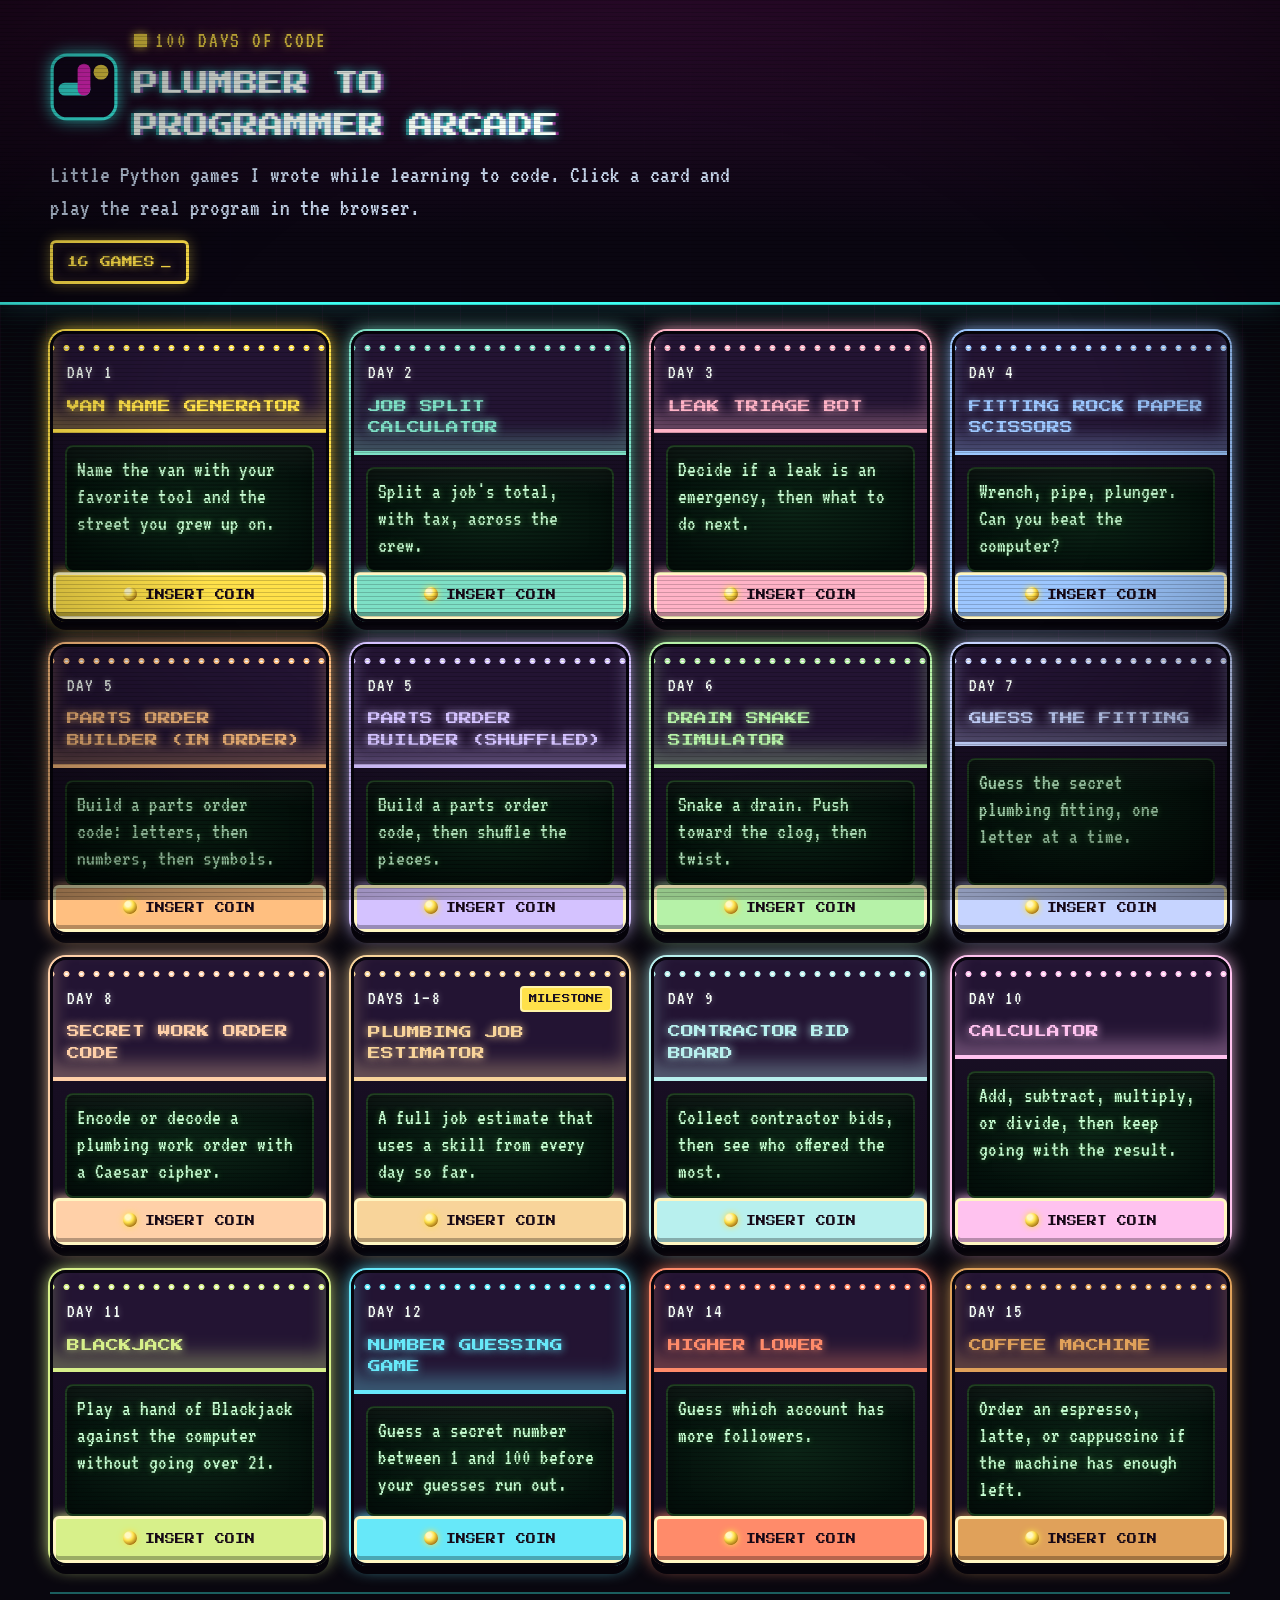
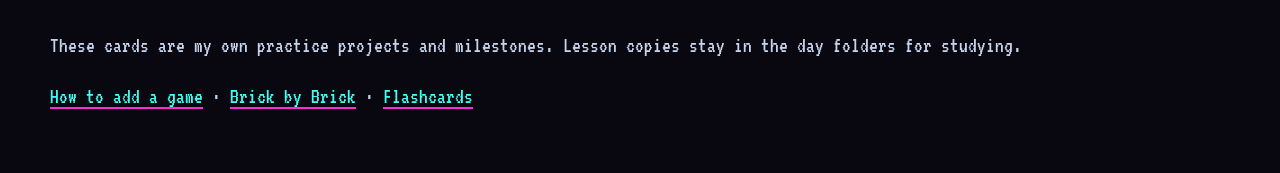
==== commit 1bf46bcf: "Add the Brick by Brick course tracker A self-contained page lays one pyramid brick per finished cour" ====
--- a/docs/index.html
+++ b/docs/index.html
@@ -40,7 +40,7 @@
   <footer class="site-footer">
     <div class="wrap">
       <p>These cards are my own practice projects and milestones. Lesson copies stay in the day folders for studying.</p>
-      <p><a href="ADDING_A_GAME.md">How to add a game</a> · <a href="../flashcards/index.html">Flashcards</a></p>
+      <p><a href="ADDING_A_GAME.md">How to add a game</a> · <a href="pyramid/index.html">Brick by Brick</a> · <a href="../flashcards/index.html">Flashcards</a></p>
     </div>
   </footer>
   <script src="home.js"></script>
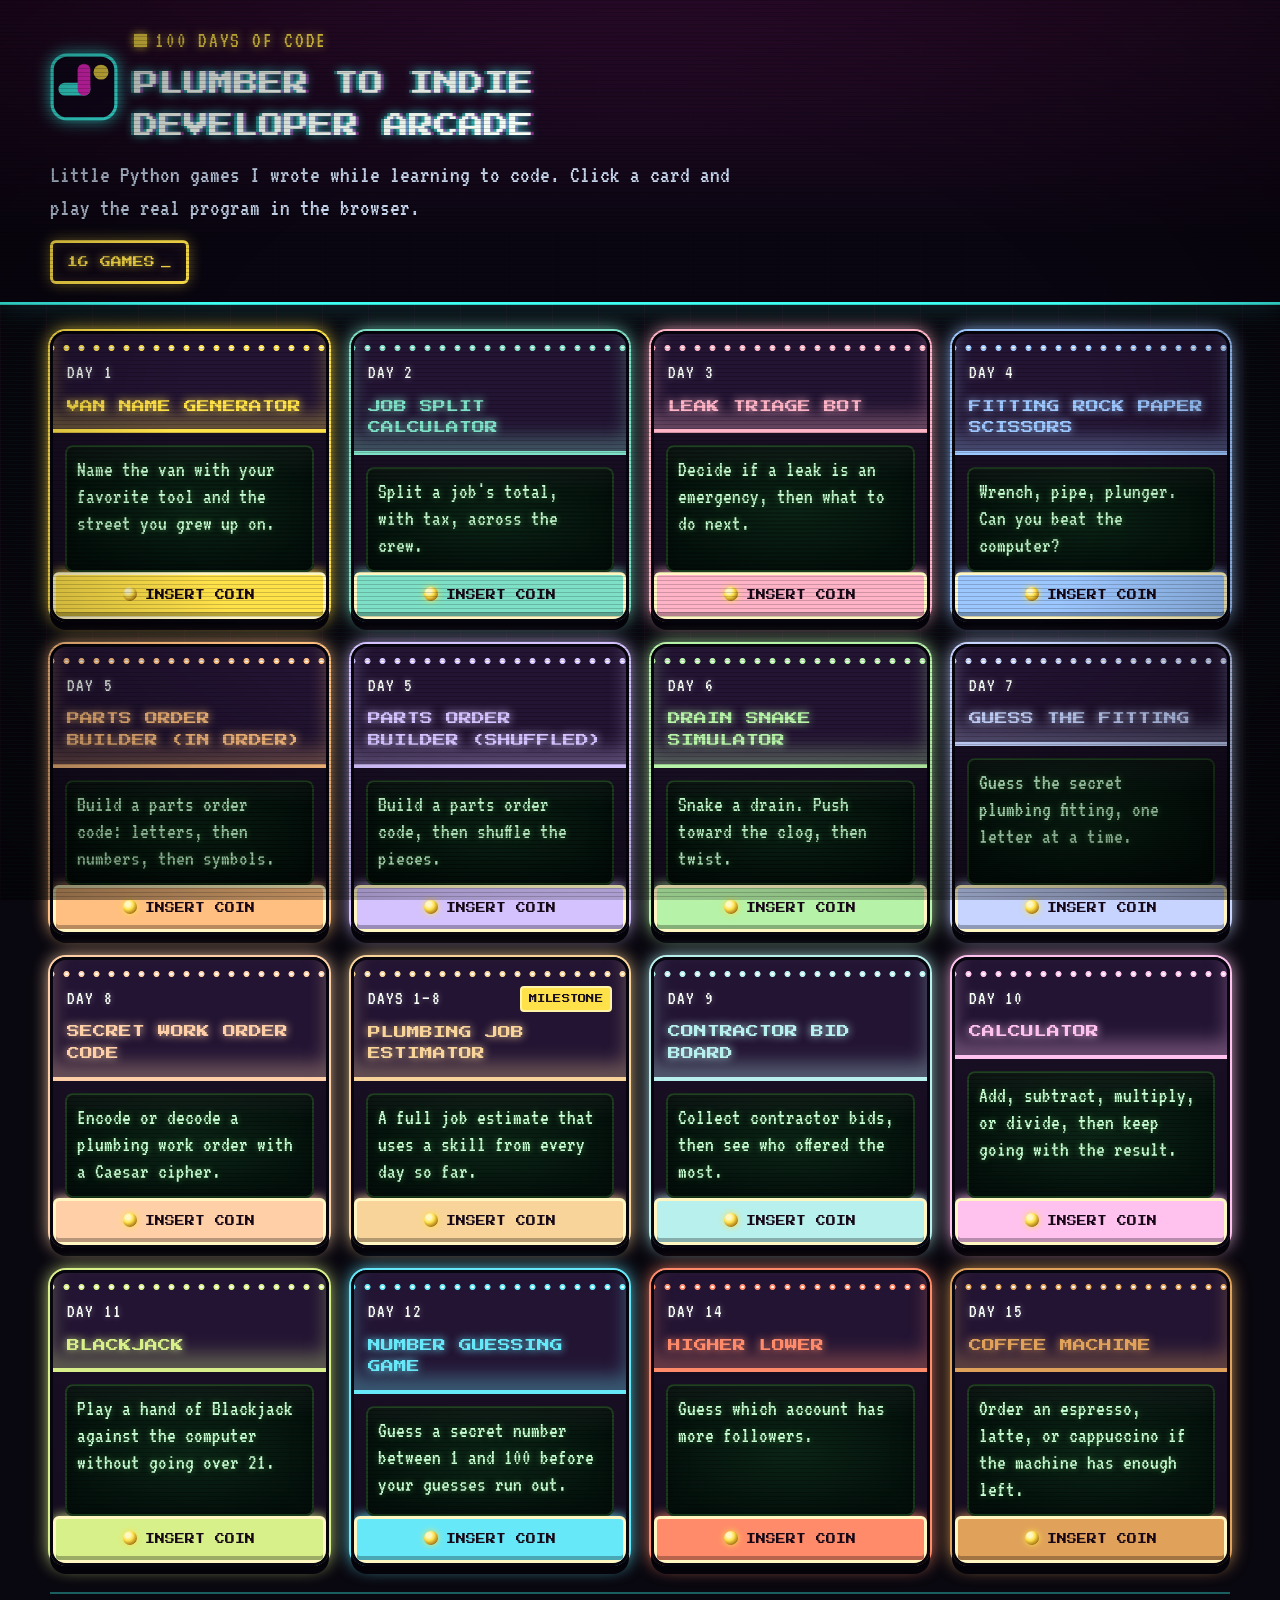
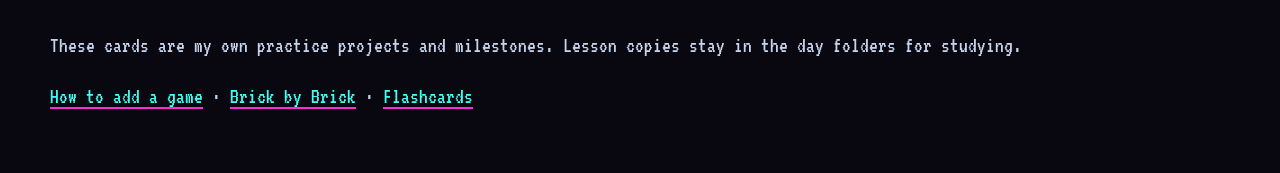
==== commit 8d90c73c: "Rename the arcade to Plumber to Indie Developer Use the longer name in the header, page titles, and " ====
--- a/docs/index.html
+++ b/docs/index.html
@@ -3,7 +3,7 @@
 <head>
   <meta charset="utf-8">
   <meta name="viewport" content="width=device-width, initial-scale=1">
-  <title>Plumber to Programmer Arcade</title>
+  <title>Plumber to Indie Developer Arcade</title>
   <meta name="description" content="Play John's practice Python programs from 100 Days of Code, right in the browser.">
   <meta name="theme-color" content="#09070f">
   <link rel="icon" href="favicon.svg" type="image/svg+xml">
@@ -25,7 +25,7 @@
       </svg>
       <div>
         <p class="daychip"><span class="blink" aria-hidden="true"></span>100 Days of Code</p>
-        <h1>Plumber to Programmer Arcade</h1>
+        <h1>Plumber to Indie Developer Arcade</h1>
       </div>
     </div>
     <div class="wrap">
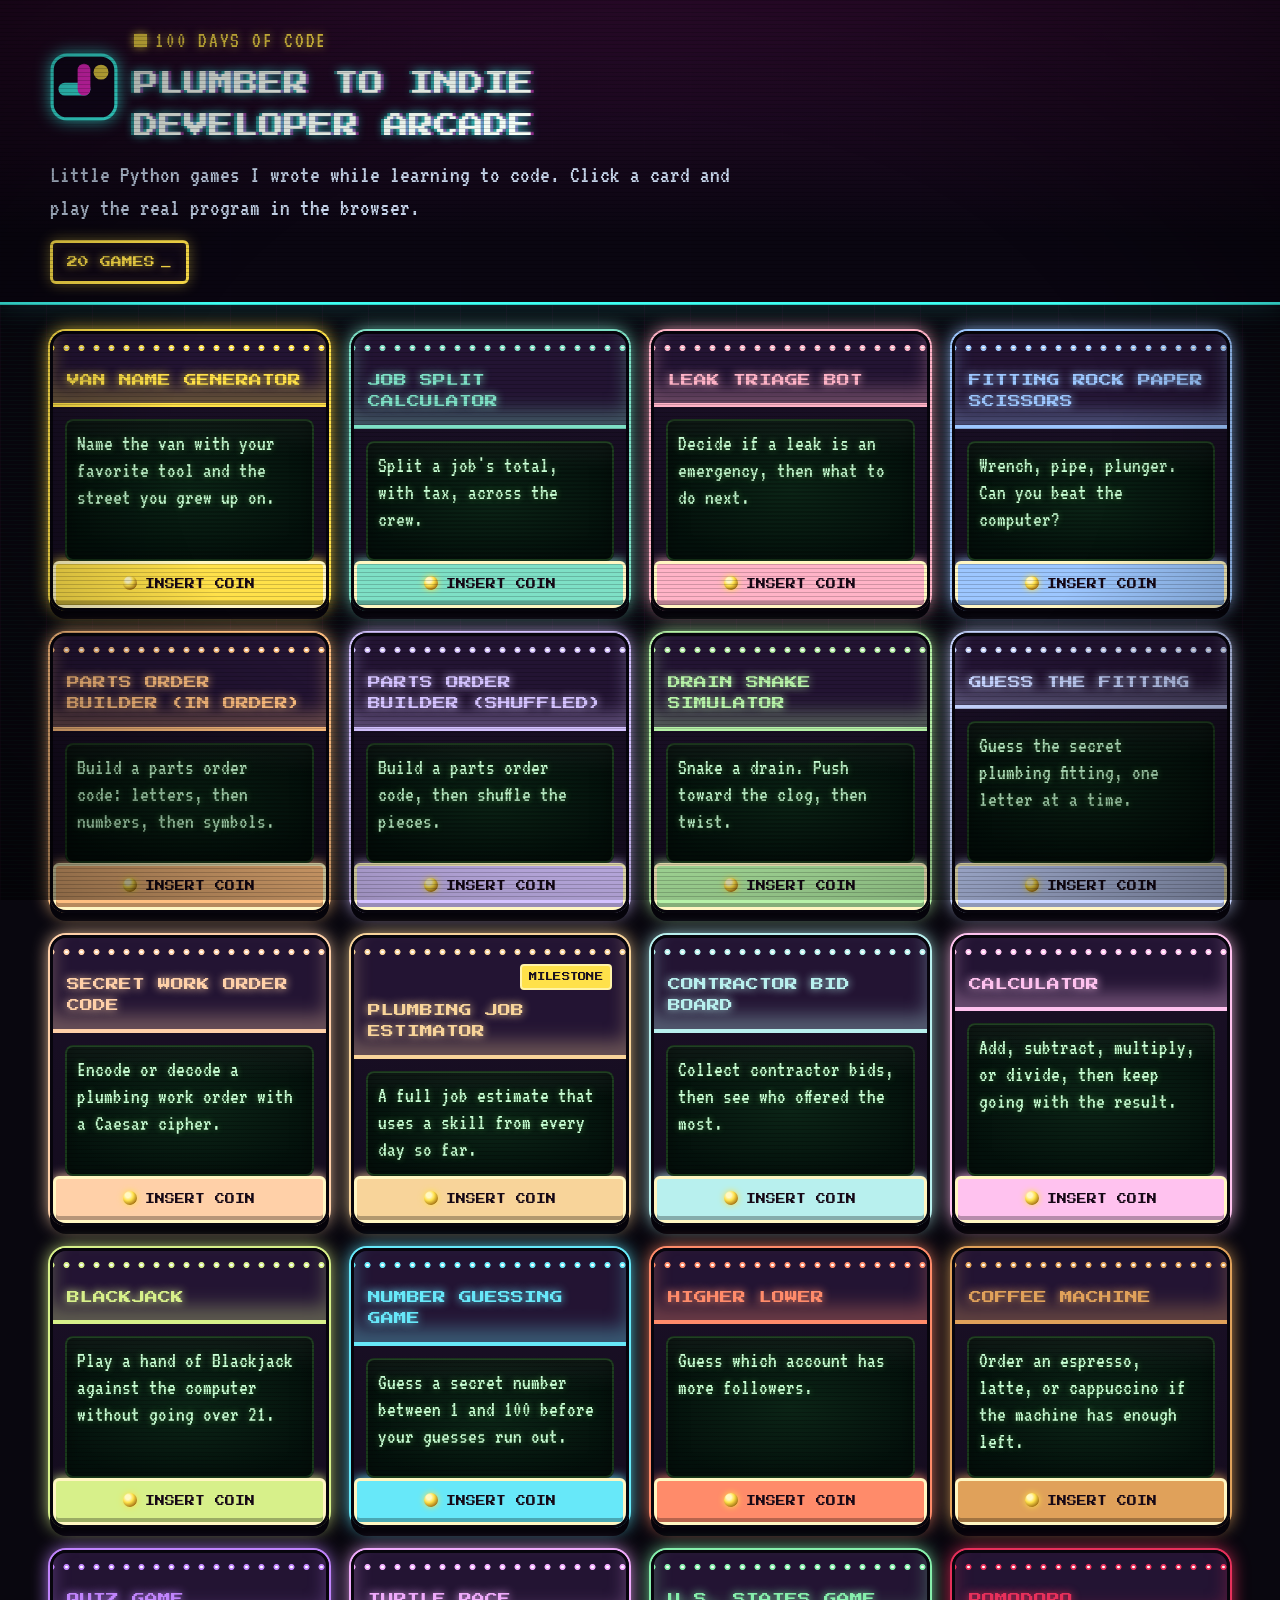
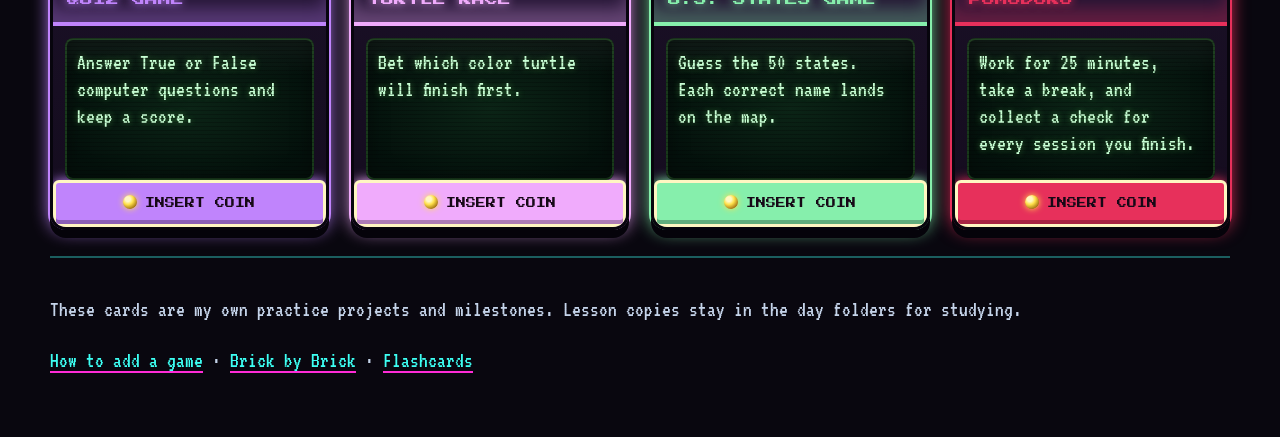
==== commit ccbd41dd: "Add a browser Pomodoro timer and move flashcards into docs. The Day 28 timer is a static page at doc" ====
--- a/docs/index.html
+++ b/docs/index.html
@@ -40,7 +40,7 @@
   <footer class="site-footer">
     <div class="wrap">
       <p>These cards are my own practice projects and milestones. Lesson copies stay in the day folders for studying.</p>
-      <p><a href="ADDING_A_GAME.md">How to add a game</a> · <a href="pyramid/index.html">Brick by Brick</a> · <a href="../flashcards/index.html">Flashcards</a></p>
+      <p><a href="ADDING_A_GAME.md">How to add a game</a> · <a href="pyramid/index.html">Brick by Brick</a> · <a href="flashcards/index.html">Flashcards</a></p>
     </div>
   </footer>
   <script src="home.js"></script>
--- a/docs/styles.css
+++ b/docs/styles.css
@@ -269,17 +269,10 @@
 
 .card-top {
   display: flex;
-  justify-content: space-between;
+  justify-content: flex-end;
   align-items: center;
   gap: 8px;
   flex-wrap: wrap;
-}
-
-.card .daychip {
-  color: #f7fff8;
-  font-size: 1.2rem;
-  letter-spacing: 0.06em;
-  text-shadow: 0 0 6px rgba(255, 255, 255, 0.35);
 }
 
 .badge {
@@ -529,6 +522,36 @@
   }
 }
 
+.turtle-stage {
+  position: relative;
+  width: min(524px, 100%);
+  margin-top: 18px;
+  overflow: hidden;
+  border: 12px solid #221533;
+  border-radius: 22px;
+  background: #ffffff;
+  box-shadow:
+    0 0 0 3px var(--neon-cyan),
+    0 0 28px rgba(61, 255, 243, 0.42),
+    inset 0 0 0 2px #3a2a4e;
+}
+
+.turtle-stage .term-chrome {
+  border-bottom: 2px solid rgba(61, 255, 243, 0.28);
+}
+
+.turtle-stage canvas {
+  display: block;
+  width: 100%;
+  height: auto;
+  background: #ffffff;
+}
+
+/* The states map is 725px wide. Give it its own width so the names stay readable. */
+body[data-project="us-states-game"] .turtle-stage {
+  width: min(749px, 100%);
+}
+
 .terminal {
   position: relative;
   margin-top: 18px;
@@ -656,6 +679,13 @@
 
 .composer-row { display: flex; gap: 8px; align-items: center; }
 
+.choice-row {
+  display: flex;
+  gap: 8px;
+}
+
+.choice-row button { flex: 1; }
+
 .caret {
   color: var(--neon-yellow);
   font-weight: 400;
@@ -705,11 +735,17 @@
 button:disabled { cursor: wait; opacity: 0.65; }
 button:disabled:hover { transform: none; }
 
-#go, .big-link {
+#go, #choice-true, .big-link {
   background: var(--neon-yellow);
   color: #1a1020;
   border-color: #fff3a8;
   box-shadow: 0 0 14px rgba(255, 225, 74, 0.55);
+}
+
+#choice-false {
+  color: #ffd0ea;
+  border-color: var(--neon-pink);
+  box-shadow: 0 0 12px rgba(255, 43, 214, 0.45);
 }
 
 #go::before {
@@ -723,10 +759,17 @@
   background: radial-gradient(circle at 35% 30%, #fff8c4, #e0b326 55%, #8a6410);
 }
 
-#go:hover, .big-link:hover {
+#go:hover, #choice-true:hover, .big-link:hover {
   background: #fff;
   color: #1a1020;
   box-shadow: 0 0 18px #fff, 0 0 10px var(--neon-yellow);
+}
+
+#choice-false:hover {
+  background: var(--neon-pink);
+  color: #1a1020;
+  border-color: #ffd0ea;
+  box-shadow: 0 0 18px var(--neon-pink);
 }
 
 button:active, .big-link:active {
@@ -830,6 +873,8 @@
 @media (max-width: 560px) {
   .composer-row { flex-wrap: wrap; }
   #go { width: 100%; }
+  .choice-row { flex-wrap: wrap; }
+  .choice-row button { width: 100%; }
   .logo { width: 52px; height: 52px; }
   .brand-row { align-items: flex-start; }
   h1 { font-size: 0.95rem; }
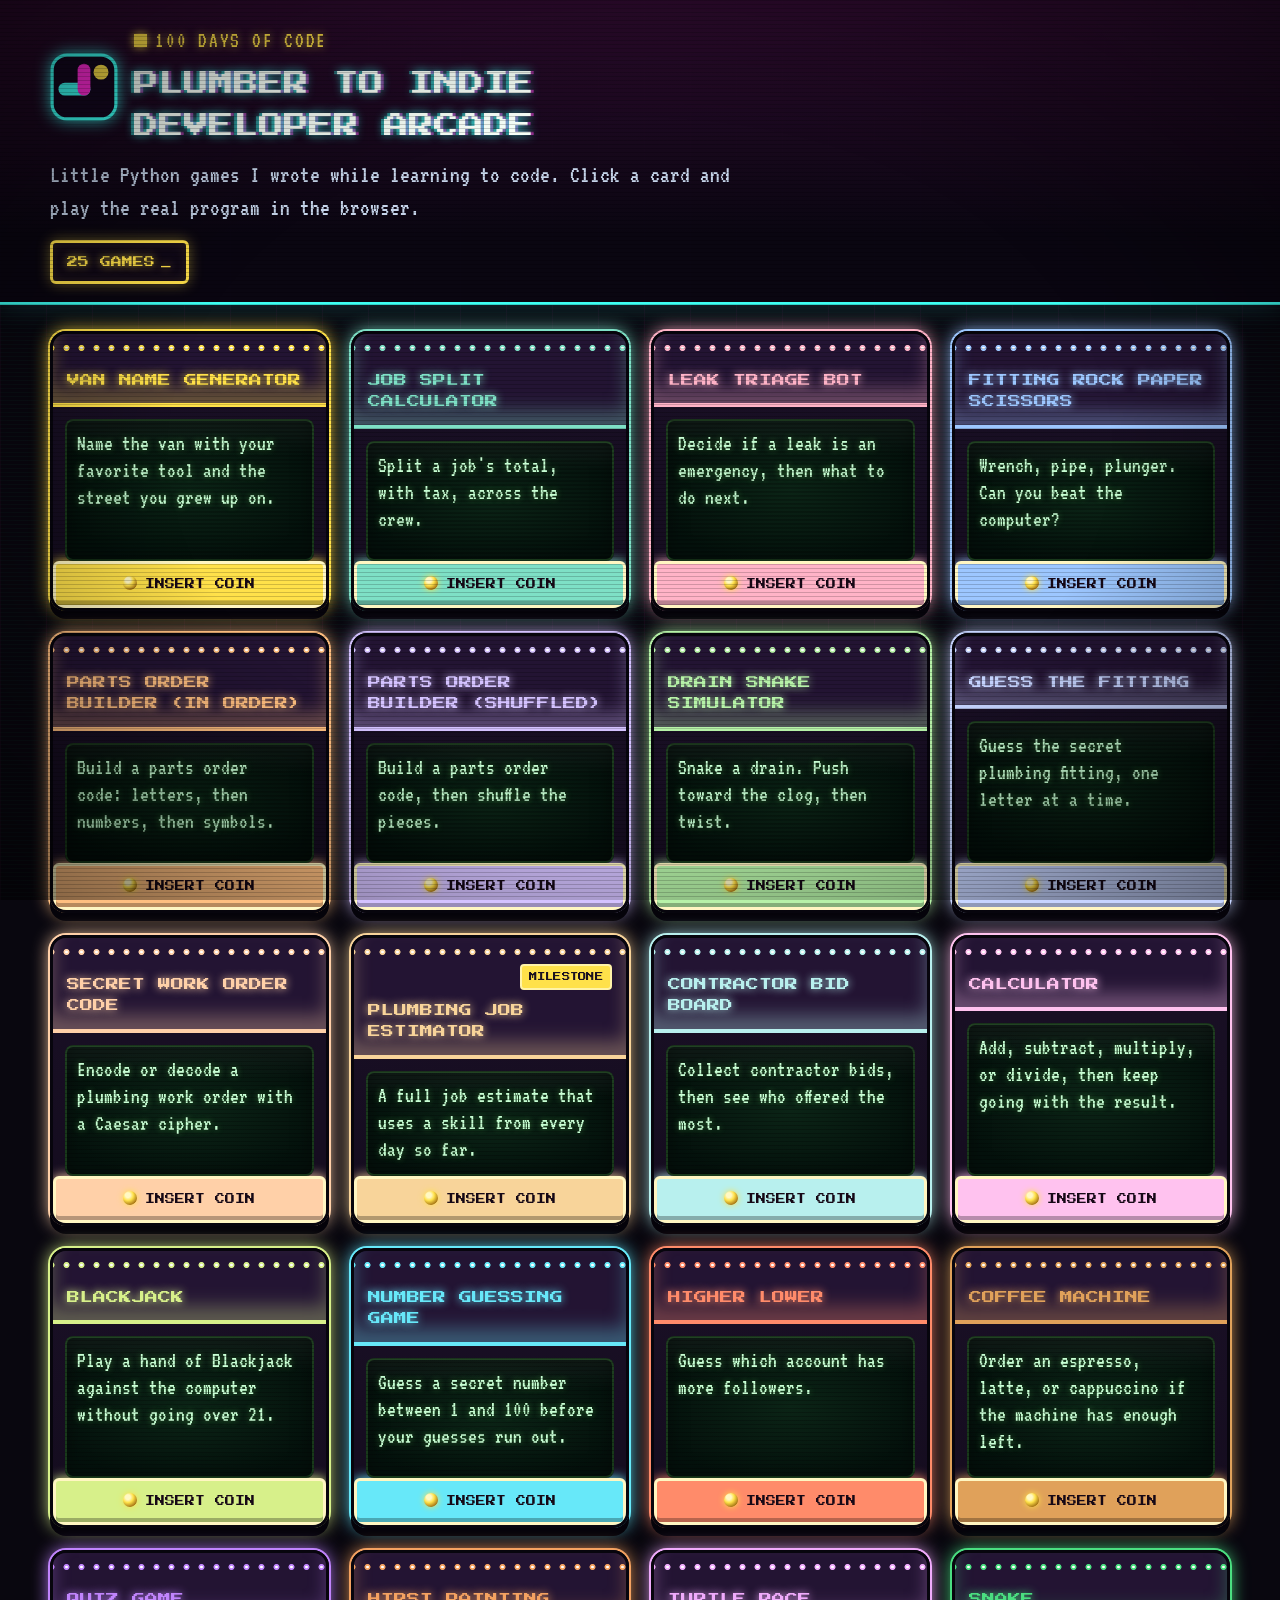
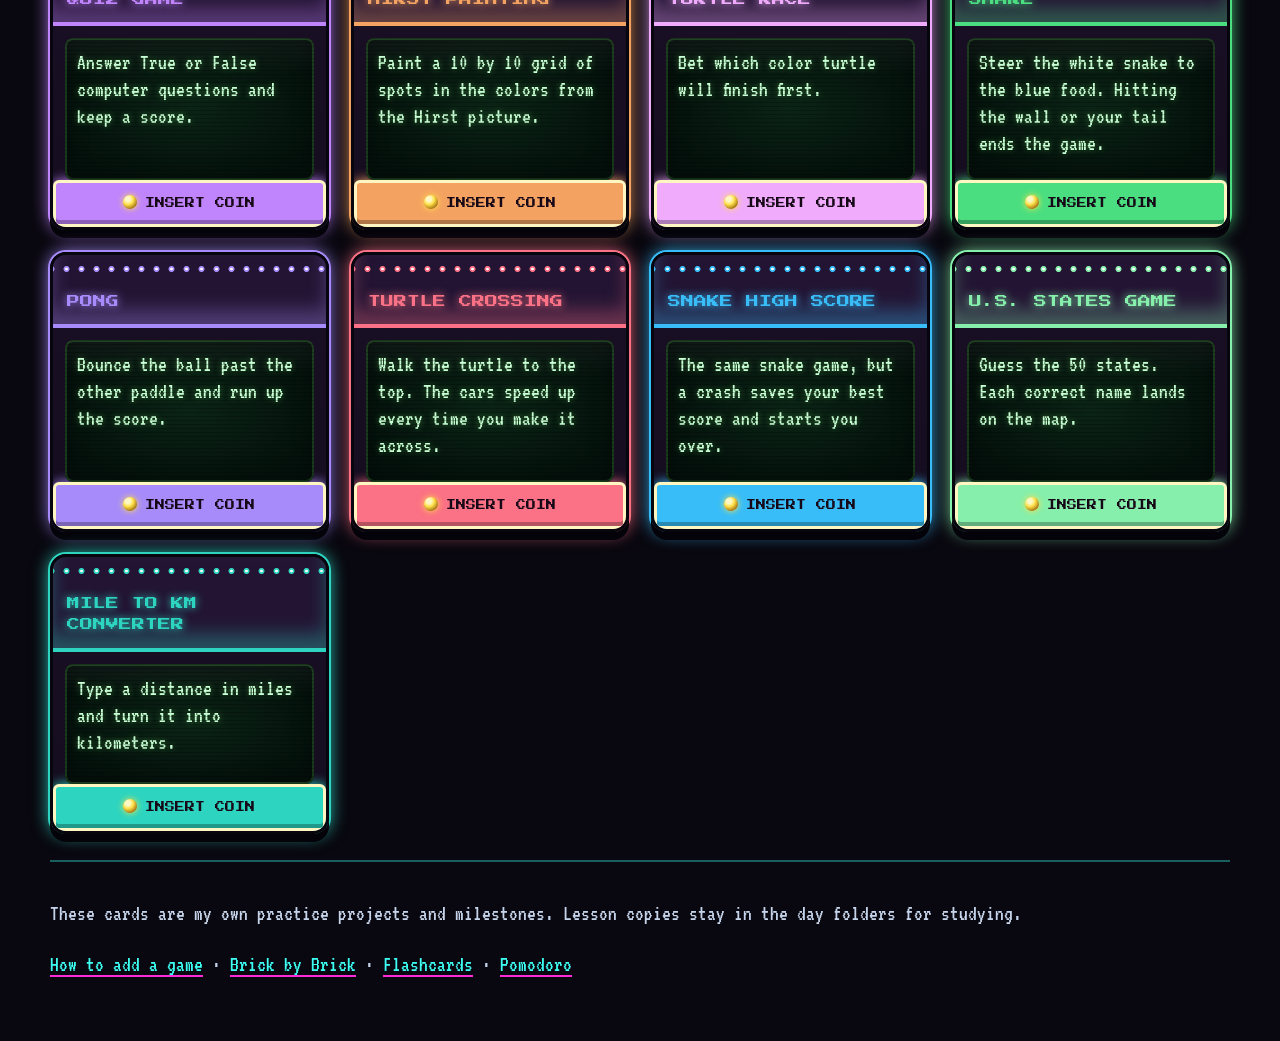
==== commit 6fba5786: "Add browser copies of the turtle and Tkinter projects. Snake, Pong, Turtle Crossing, the Hirst paint" ====
--- a/docs/index.html
+++ b/docs/index.html
@@ -40,7 +40,7 @@
   <footer class="site-footer">
     <div class="wrap">
       <p>These cards are my own practice projects and milestones. Lesson copies stay in the day folders for studying.</p>
-      <p><a href="ADDING_A_GAME.md">How to add a game</a> · <a href="pyramid/index.html">Brick by Brick</a> · <a href="flashcards/index.html">Flashcards</a></p>
+      <p><a href="ADDING_A_GAME.md">How to add a game</a> · <a href="pyramid/index.html">Brick by Brick</a> · <a href="flashcards/index.html">Flashcards</a> · <a href="pomodoro/">Pomodoro</a></p>
     </div>
   </footer>
   <script src="home.js"></script>
